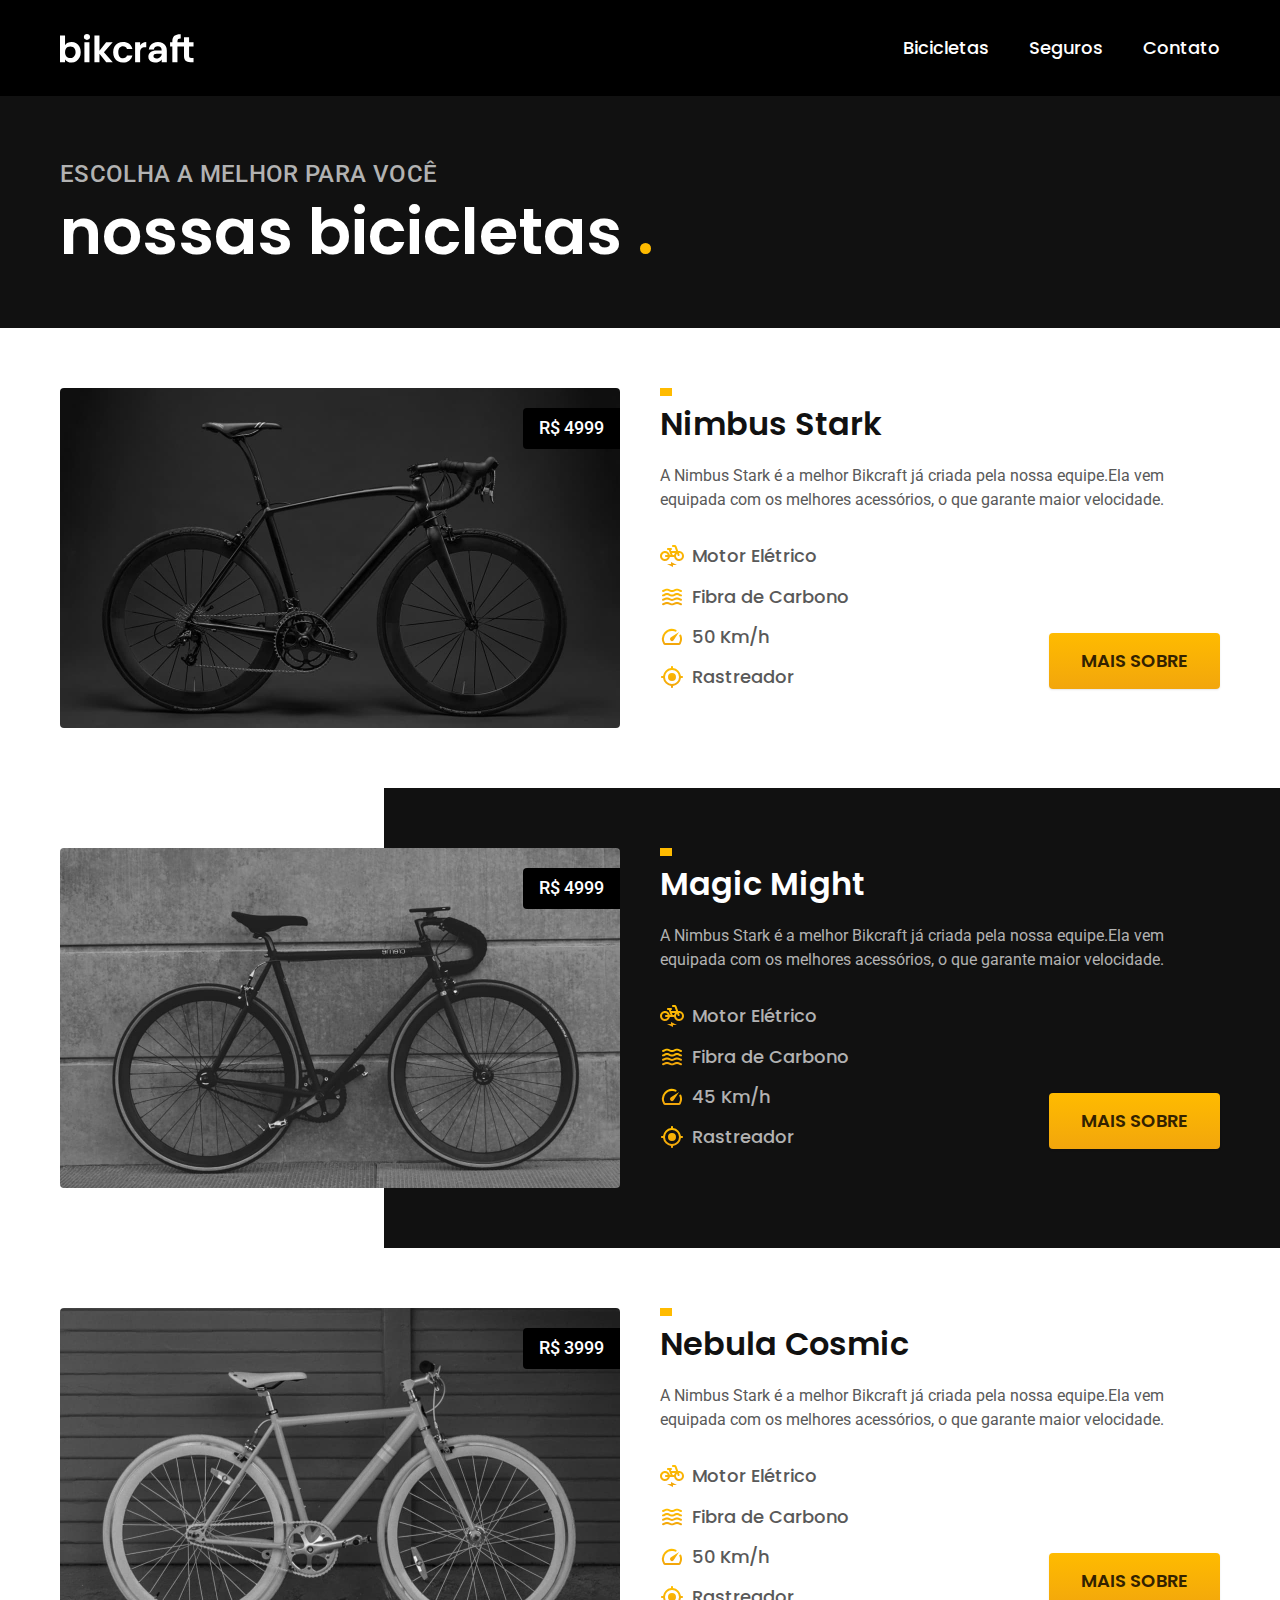
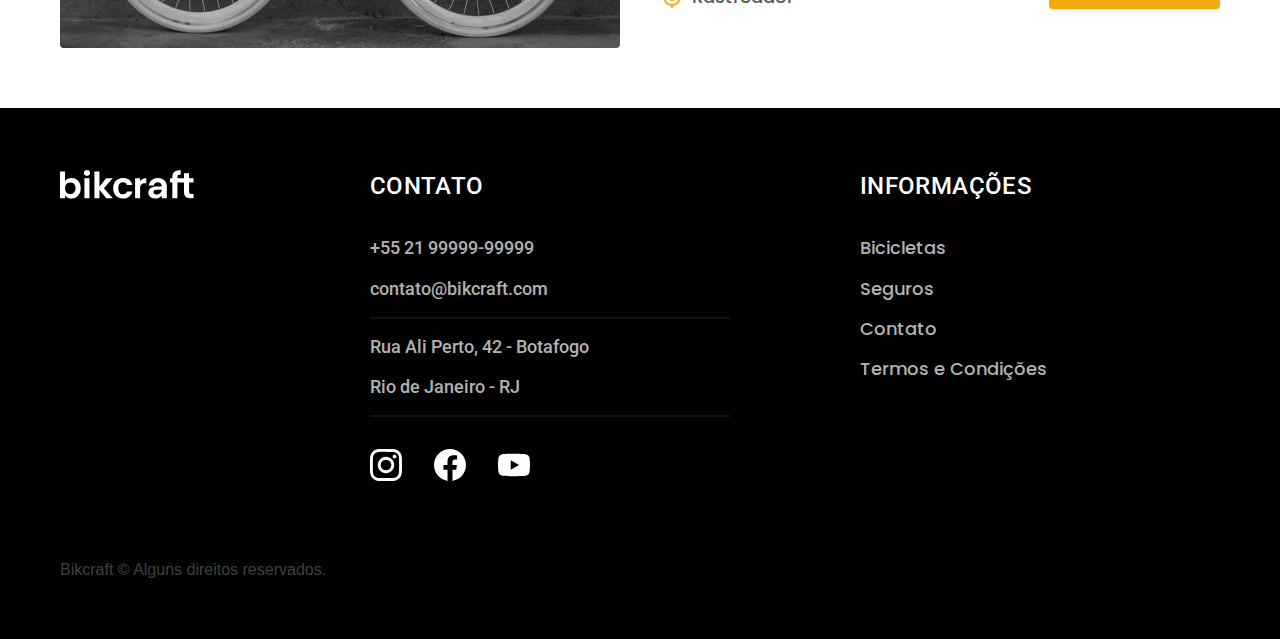
==== bicicletas.html @ ae2b4078 "bicicletas" ====
<!DOCTYPE html>
<html lang="pt-br">

<head>
  <meta charset="UTF-8">
  <meta http-equiv="X-UA-Compatible" content="IE=edge">
  <meta name="viewport" content="width=device-width, initial-scale=1.0">
  <meta name="description" content="Termos e condições">
  <link rel="shortcut icon" href="favicon.svg" type="image/x-icon">
  <title>Bicicletas | Bikcraft </title>

  <link rel="stylesheet" href="./css/style.css">


  <link rel="preconnect" href="https://fonts.googleapis.com">
  <link rel="preconnect" href="https://fonts.gstatic.com" crossorigin>
  <link href="https://fonts.googleapis.com/css2?family=Merriweather:ital,wght@1,900&family=Poppins:wght@400;600&family=Roboto:wght@400;500&display=swap" rel="stylesheet">

</head>

<body id="bicicletas">
  <header class="header-bg">
    <div class="header container">
      <a href="./index.html">
        <img src="img/bikcraft.svg" alt="bikcraft">
      </a>
      <nav aria-label="primaria">
        <ul class="header-menu font-1-m cor-0">
          <li><a href="./bicicletas.html">Bicicletas</a></li>
          <li><a href="./seguros.html">Seguros</a></li>
          <li><a href="./contato.html">Contato</a></li>
        </ul>
      </nav>
    </div>
  </header>

  <main>
    <div class="titulo-bg">
      <div class="titulo container">
        <p class="font-2-l-b cor-5">Escolha a melhor para você</p>
        <h1 class="font-1-xxl cor-0">nossas bicicletas <span class="cor-p1">.</span></h1>
      </div>
    </div>


    <div class="bicicletas container">
      <div class="bicicletas-imagem">
        <img src="img/bicicletas/nimbus.jpg" alt="bicicleta">
        <span class="font-2-m cor-0">R$ 4999</span>
      </div>
      <div class="bicicletas-conteudo">
        <h2 class="font-1-xl">Nimbus Stark</h2>
        <p class="font-2-s cor-8">A Nimbus Stark é a melhor Bikcraft já criada pela nossa equipe.Ela vem equipada com os melhores acessórios, o que garante maior velocidade.</p>
        <ul class="font-1-m cor-8">
          <li>
            <img src="img/icones/eletrica.svg" alt="">
            Motor Elétrico
          </li>
          <li>
            <img src="img/icones/carbono.svg" alt="">
            Fibra de Carbono
          </li>
          <li>
            <img src="img/icones/velocidade.svg" alt="">
            50 Km/h
          </li>
          <li>
            <img src="img/icones/rastreador.svg" alt="">
            Rastreador
          </li>
        </ul>
        <a class="botao seta" href="./bicicletas/nimbus.html">Mais Sobre</a>
      </div>
    </div>

    <div class="bicicletas-bg">
      <div class="bicicletas container">
        <div class="bicicletas-imagem">
          <img src="img/bicicletas/magic.jpg" alt="bicicleta">
          <span class="font-2-m cor-0">R$ 4999</span>
        </div>
        <div class="bicicletas-conteudo">
          <h2 class="font-1-xl cor-0">Magic Might</h2>
          <p class="font-2-s cor-5">A Nimbus Stark é a melhor Bikcraft já criada pela nossa equipe.Ela vem equipada com os melhores acessórios, o que garante maior velocidade.</p>
          <ul class="font-1-m cor-5">
            <li>
              <img src="img/icones/eletrica.svg" alt="">
              Motor Elétrico
            </li>
            <li>
              <img src="img/icones/carbono.svg" alt="">
              Fibra de Carbono
            </li>
            <li>
              <img src="img/icones/velocidade.svg" alt="">
              45 Km/h
            </li>
            <li>
              <img src="img/icones/rastreador.svg" alt="">
              Rastreador
            </li>
          </ul>
          <a class="botao seta" href="./bicicletas/magic.html">Mais Sobre</a>
        </div>
      </div>
    </div>

    <div class="bicicletas container">
      <div class="bicicletas-imagem">
        <img src="img/bicicletas/nebula.jpg" alt="bicicleta">
        <span class="font-2-m cor-0">R$ 3999</span>
      </div>
      <div class="bicicletas-conteudo">
        <h2 class="font-1-xl">Nebula Cosmic</h2>
        <p class="font-2-s cor-8">A Nimbus Stark é a melhor Bikcraft já criada pela nossa equipe.Ela vem equipada com os melhores acessórios, o que garante maior velocidade.</p>
        <ul class="font-1-m cor-8">
          <li>
            <img src="img/icones/eletrica.svg" alt="">
            Motor Elétrico
          </li>
          <li>
            <img src="img/icones/carbono.svg" alt="">
            Fibra de Carbono
          </li>
          <li>
            <img src="img/icones/velocidade.svg" alt="">
            50 Km/h
          </li>
          <li>
            <img src="img/icones/rastreador.svg" alt="">
            Rastreador
          </li>

        </ul>
        <a class="botao seta" href="./bicicletas/nebula.html">Mais Sobre</a>
      </div>
    </div>


  </main>


  <footer class="footer-bg">
    <div class="footer container">
      <img src="img/bikcraft.svg" alt="Bikcraft">
      <div class="footer-contato">
        <h3 class="font-2-l-b cor-0">Contato</h3>
        <ul class="cor-5 font-2-m">
          <li><a href="tel:+552199999999">+55 21 99999-99999</a></li>
          <li><a href="mailto: contato@bikcraft.com">contato@bikcraft.com</a></li>
          <li>Rua Ali Perto, 42 - Botafogo</li>
          <li>Rio de Janeiro - RJ</li>
        </ul>
        <div class="footer-redes">
          <a href="./">
            <img src="img/redes/instagram.svg" alt="Instagram">
          </a>
          <a href="./">
            <img src="img/redes/facebook.svg" alt="Facebook">
          </a>
          <a href="./">
            <img src="img/redes/youtube.svg" alt="Youtube">
          </a>
        </div>
      </div>

      <div class="footer-informacoes">
        <h3 class="font-2-l-b cor-0">Informações</h3>
        <nav>
          <ul class="font-1-m cor-5">
            <li><a href="./bicicletas.html">Bicicletas</a></li>
            <li><a href="./seguros.html">Seguros</a></li>
            <li><a href="./contato.html">Contato</a></li>
            <li><a href="./termos.html">Termos e Condições</a></li>
          </ul>
        </nav>
      </div>

      <p class="footer-copy">Bikcraft © Alguns direitos reservados.</p>

    </div>
  </footer>

</body>
---- css/style.css ----
@import "./global/global.css";
@import "./global/header.css";
@import "./home/introducao.css";
@import "./utilidades/componentes.css";
@import "./utilidades/tipografia.css";
@import "./utilidades/cores.css";
@import "./bicicletas/bicicletas-lista.css";
@import "./home/tecnologia.css";
@import "./home/parceiros.css";
@import "./home/depoimento.css";
@import "./seguros/seguros.css";
@import "./global/footer.css";
@import "./termos/termos.css";
@import "./bicicletas/bicicletas.css";
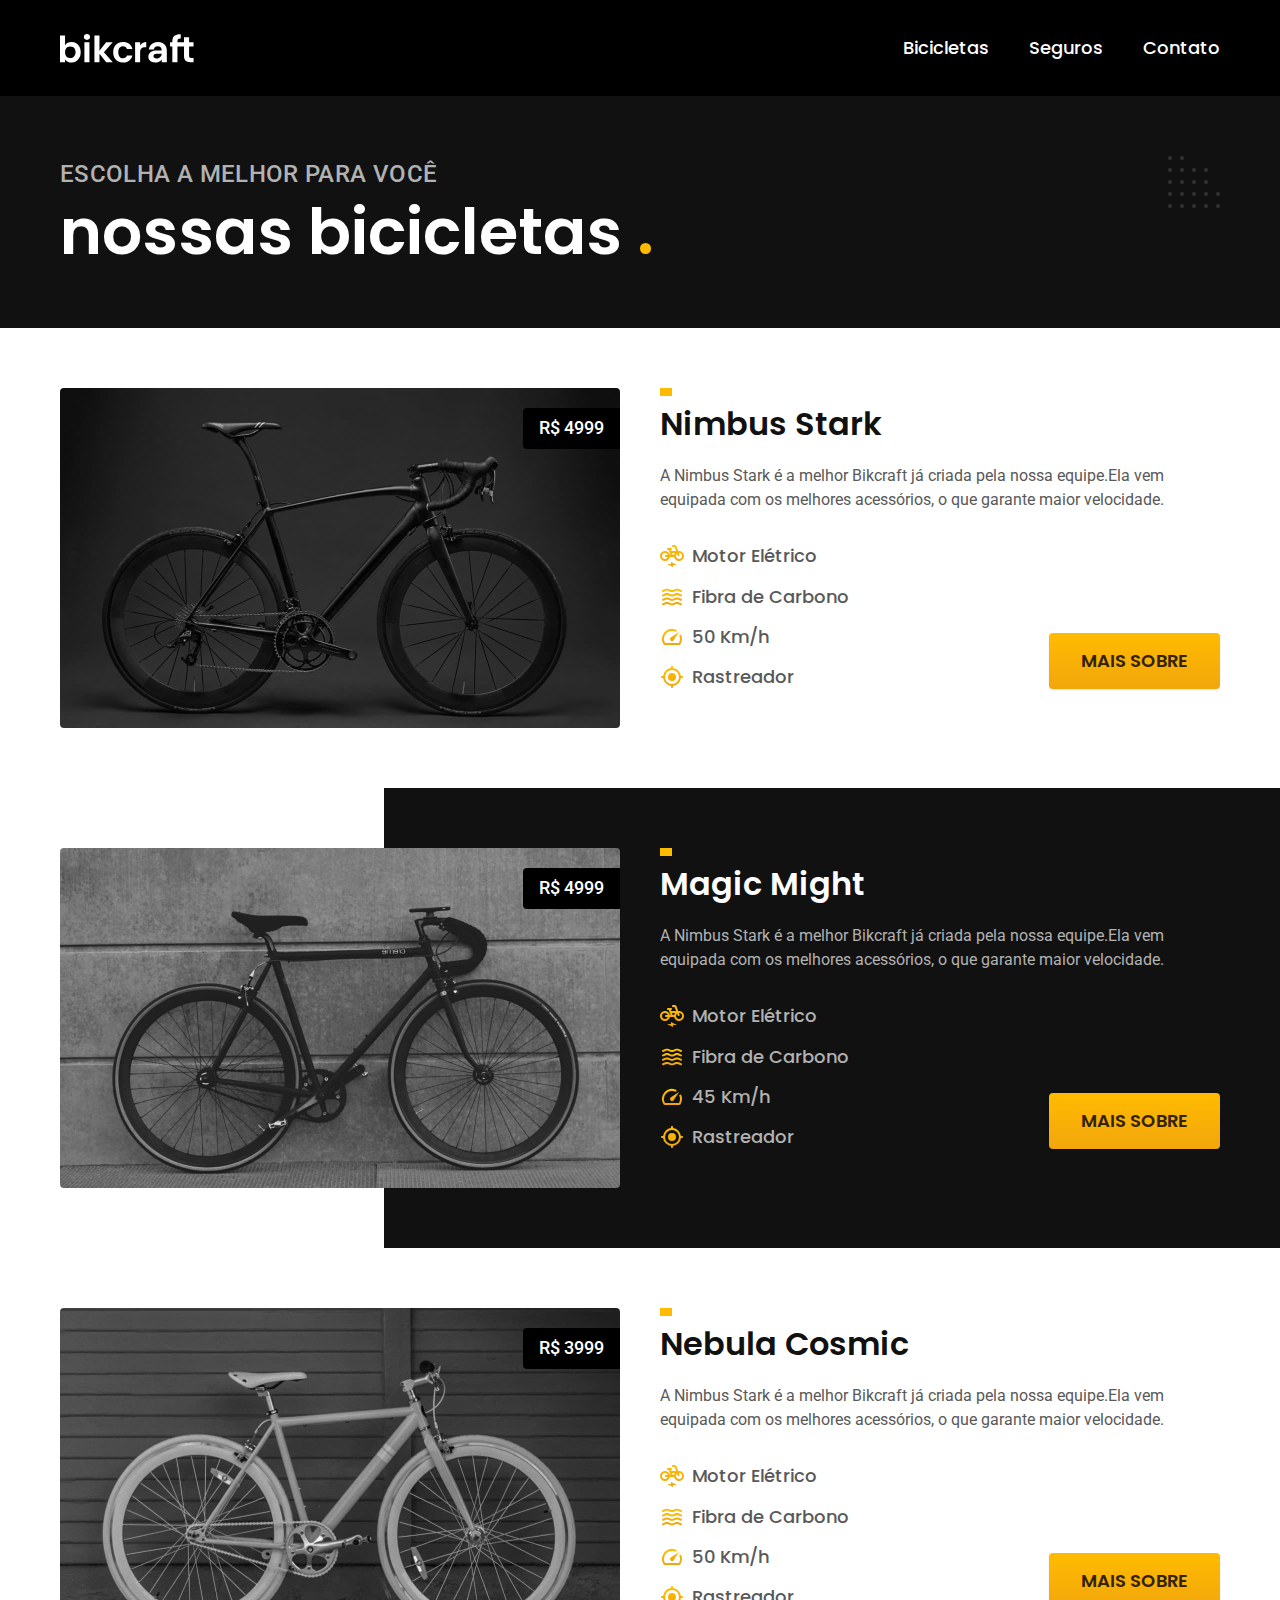
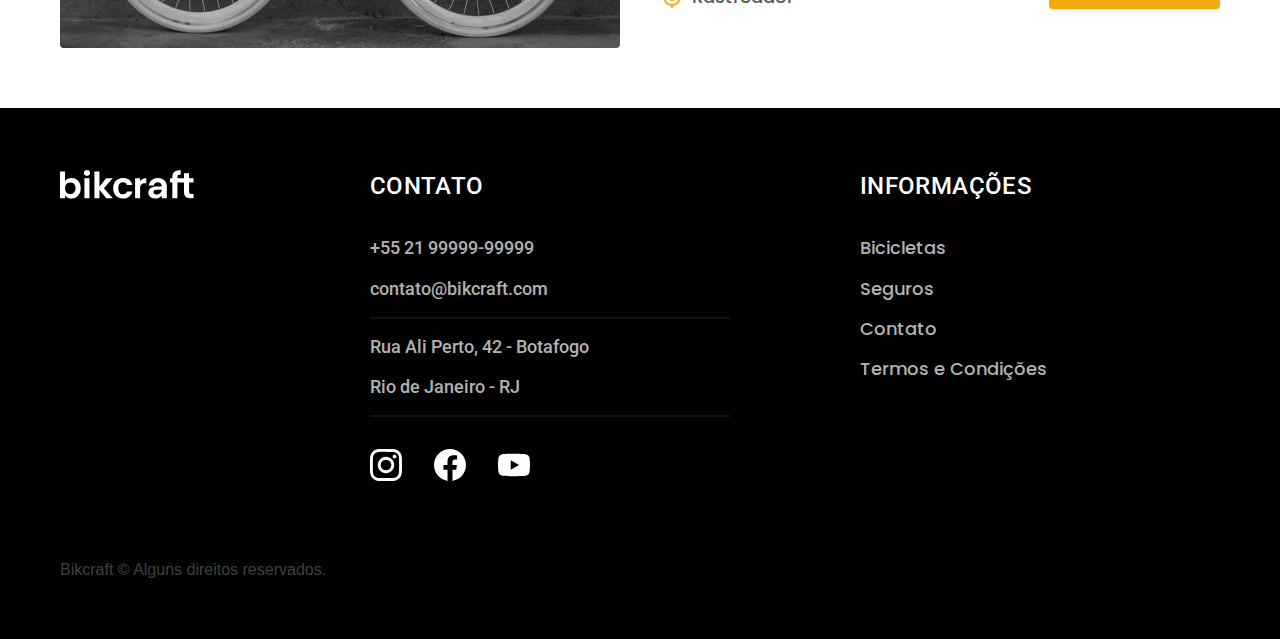
==== commit 9ce1e06b: "otimizacoes" ====
--- a/bicicletas.html
+++ b/bicicletas.html
@@ -9,6 +9,7 @@
   <link rel="shortcut icon" href="favicon.svg" type="image/x-icon">
   <title>Bicicletas | Bikcraft </title>
 
+  <link rel="preload" href="./css/style.css" as='style'>
   <link rel="stylesheet" href="./css/style.css">
 
 
@@ -22,7 +23,7 @@
   <header class="header-bg">
     <div class="header container">
       <a href="./index.html">
-        <img src="img/bikcraft.svg" alt="bikcraft">
+        <img src="img/bikcraft.svg" width="136" height="32" alt="bikcraft">
       </a>
       <nav aria-label="primaria">
         <ul class="header-menu font-1-m cor-0">
@@ -45,7 +46,7 @@
 
     <div class="bicicletas container">
       <div class="bicicletas-imagem">
-        <img src="img/bicicletas/nimbus.jpg" alt="bicicleta">
+        <img src="img/bicicletas/nimbus.jpg" width="1120" height="680" alt="bicicleta">
         <span class="font-2-m cor-0">R$ 4999</span>
       </div>
       <div class="bicicletas-conteudo">
@@ -53,19 +54,19 @@
         <p class="font-2-s cor-8">A Nimbus Stark é a melhor Bikcraft já criada pela nossa equipe.Ela vem equipada com os melhores acessórios, o que garante maior velocidade.</p>
         <ul class="font-1-m cor-8">
           <li>
-            <img src="img/icones/eletrica.svg" alt="">
+            <img src="img/icones/eletrica.svg" width="32" height="32" alt="">
             Motor Elétrico
           </li>
           <li>
-            <img src="img/icones/carbono.svg" alt="">
+            <img src="img/icones/carbono.svg" width="32" height="32" alt="">
             Fibra de Carbono
           </li>
           <li>
-            <img src="img/icones/velocidade.svg" alt="">
+            <img src="img/icones/velocidade.svg" width="32" height="32" alt="">
             50 Km/h
           </li>
           <li>
-            <img src="img/icones/rastreador.svg" alt="">
+            <img src="img/icones/rastreador.svg" width="32" height="32" alt="">
             Rastreador
           </li>
         </ul>
@@ -76,7 +77,7 @@
     <div class="bicicletas-bg">
       <div class="bicicletas container">
         <div class="bicicletas-imagem">
-          <img src="img/bicicletas/magic.jpg" alt="bicicleta">
+          <img src="img/bicicletas/magic.jpg" width="1120" height="680" alt="bicicleta">
           <span class="font-2-m cor-0">R$ 4999</span>
         </div>
         <div class="bicicletas-conteudo">
@@ -84,19 +85,19 @@
           <p class="font-2-s cor-5">A Nimbus Stark é a melhor Bikcraft já criada pela nossa equipe.Ela vem equipada com os melhores acessórios, o que garante maior velocidade.</p>
           <ul class="font-1-m cor-5">
             <li>
-              <img src="img/icones/eletrica.svg" alt="">
+              <img src="img/icones/eletrica.svg" width="32" height="32" alt="">
               Motor Elétrico
             </li>
             <li>
-              <img src="img/icones/carbono.svg" alt="">
+              <img src="img/icones/carbono.svg" width="32" height="32" alt="">
               Fibra de Carbono
             </li>
             <li>
-              <img src="img/icones/velocidade.svg" alt="">
+              <img src="img/icones/velocidade.svg" width="32" height="32" alt="">
               45 Km/h
             </li>
             <li>
-              <img src="img/icones/rastreador.svg" alt="">
+              <img src="img/icones/rastreador.svg" width="32" height="32" alt="">
               Rastreador
             </li>
           </ul>
@@ -107,7 +108,7 @@
 
     <div class="bicicletas container">
       <div class="bicicletas-imagem">
-        <img src="img/bicicletas/nebula.jpg" alt="bicicleta">
+        <img src="img/bicicletas/nebula.jpg" width="1120" height="680" alt="bicicleta">
         <span class="font-2-m cor-0">R$ 3999</span>
       </div>
       <div class="bicicletas-conteudo">
@@ -115,19 +116,19 @@
         <p class="font-2-s cor-8">A Nimbus Stark é a melhor Bikcraft já criada pela nossa equipe.Ela vem equipada com os melhores acessórios, o que garante maior velocidade.</p>
         <ul class="font-1-m cor-8">
           <li>
-            <img src="img/icones/eletrica.svg" alt="">
+            <img src="img/icones/eletrica.svg" width="32" height="32" alt="">
             Motor Elétrico
           </li>
           <li>
-            <img src="img/icones/carbono.svg" alt="">
+            <img src="img/icones/carbono.svg" width="32" height="32" alt="">
             Fibra de Carbono
           </li>
           <li>
-            <img src="img/icones/velocidade.svg" alt="">
+            <img src="img/icones/velocidade.svg" width="32" height="32" alt="">
             50 Km/h
           </li>
           <li>
-            <img src="img/icones/rastreador.svg" alt="">
+            <img src="img/icones/rastreador.svg" width="32" height="32" alt="">
             Rastreador
           </li>
 
@@ -142,7 +143,7 @@
 
   <footer class="footer-bg">
     <div class="footer container">
-      <img src="img/bikcraft.svg" alt="Bikcraft">
+      <img src="img/bikcraft.svg" width="136" height="32" alt="Bikcraft">
       <div class="footer-contato">
         <h3 class="font-2-l-b cor-0">Contato</h3>
         <ul class="cor-5 font-2-m">
@@ -153,13 +154,13 @@
         </ul>
         <div class="footer-redes">
           <a href="./">
-            <img src="img/redes/instagram.svg" alt="Instagram">
+            <img src="img/redes/instagram.svg" width="32" height="32" alt="Instagram">
           </a>
           <a href="./">
-            <img src="img/redes/facebook.svg" alt="Facebook">
+            <img src="img/redes/facebook.svg" width="32" height="32" alt="Facebook">
           </a>
           <a href="./">
-            <img src="img/redes/youtube.svg" alt="Youtube">
+            <img src="img/redes/youtube.svg" width="32" height="32" alt="Youtube">
           </a>
         </div>
       </div>
--- a/css/style.css
+++ b/css/style.css
@@ -12,15 +12,20 @@
 @import "./global/footer.css";
 @import "./termos/termos.css";
 @import "./bicicletas/bicicletas.css";
+@import "seguros/vantagens.css";
+@import "seguros/perguntas.css";
+@import "./bicicleta/bicicleta.css";
+@import "./bicicleta/seguro.css";
+
+@import "./contato/contato.css";
+@import "./contato/lojas.css";
+@import "./utilidades/formulario.css";
+
+
+@import "../css/orcamento/orcamento.css";
 
 
 
 
 
 
-
-
-
-
-
-
--- a/css/style.css
+++ b/css/style.css
@@ -12,15 +12,20 @@
 @import "./global/footer.css";
 @import "./termos/termos.css";
 @import "./bicicletas/bicicletas.css";
+@import "seguros/vantagens.css";
+@import "seguros/perguntas.css";
+@import "./bicicleta/bicicleta.css";
+@import "./bicicleta/seguro.css";
+
+@import "./contato/contato.css";
+@import "./contato/lojas.css";
+@import "./utilidades/formulario.css";
+
+
+@import "../css/orcamento/orcamento.css";
 
 
 
 
 
 
-
-
-
-
-
-
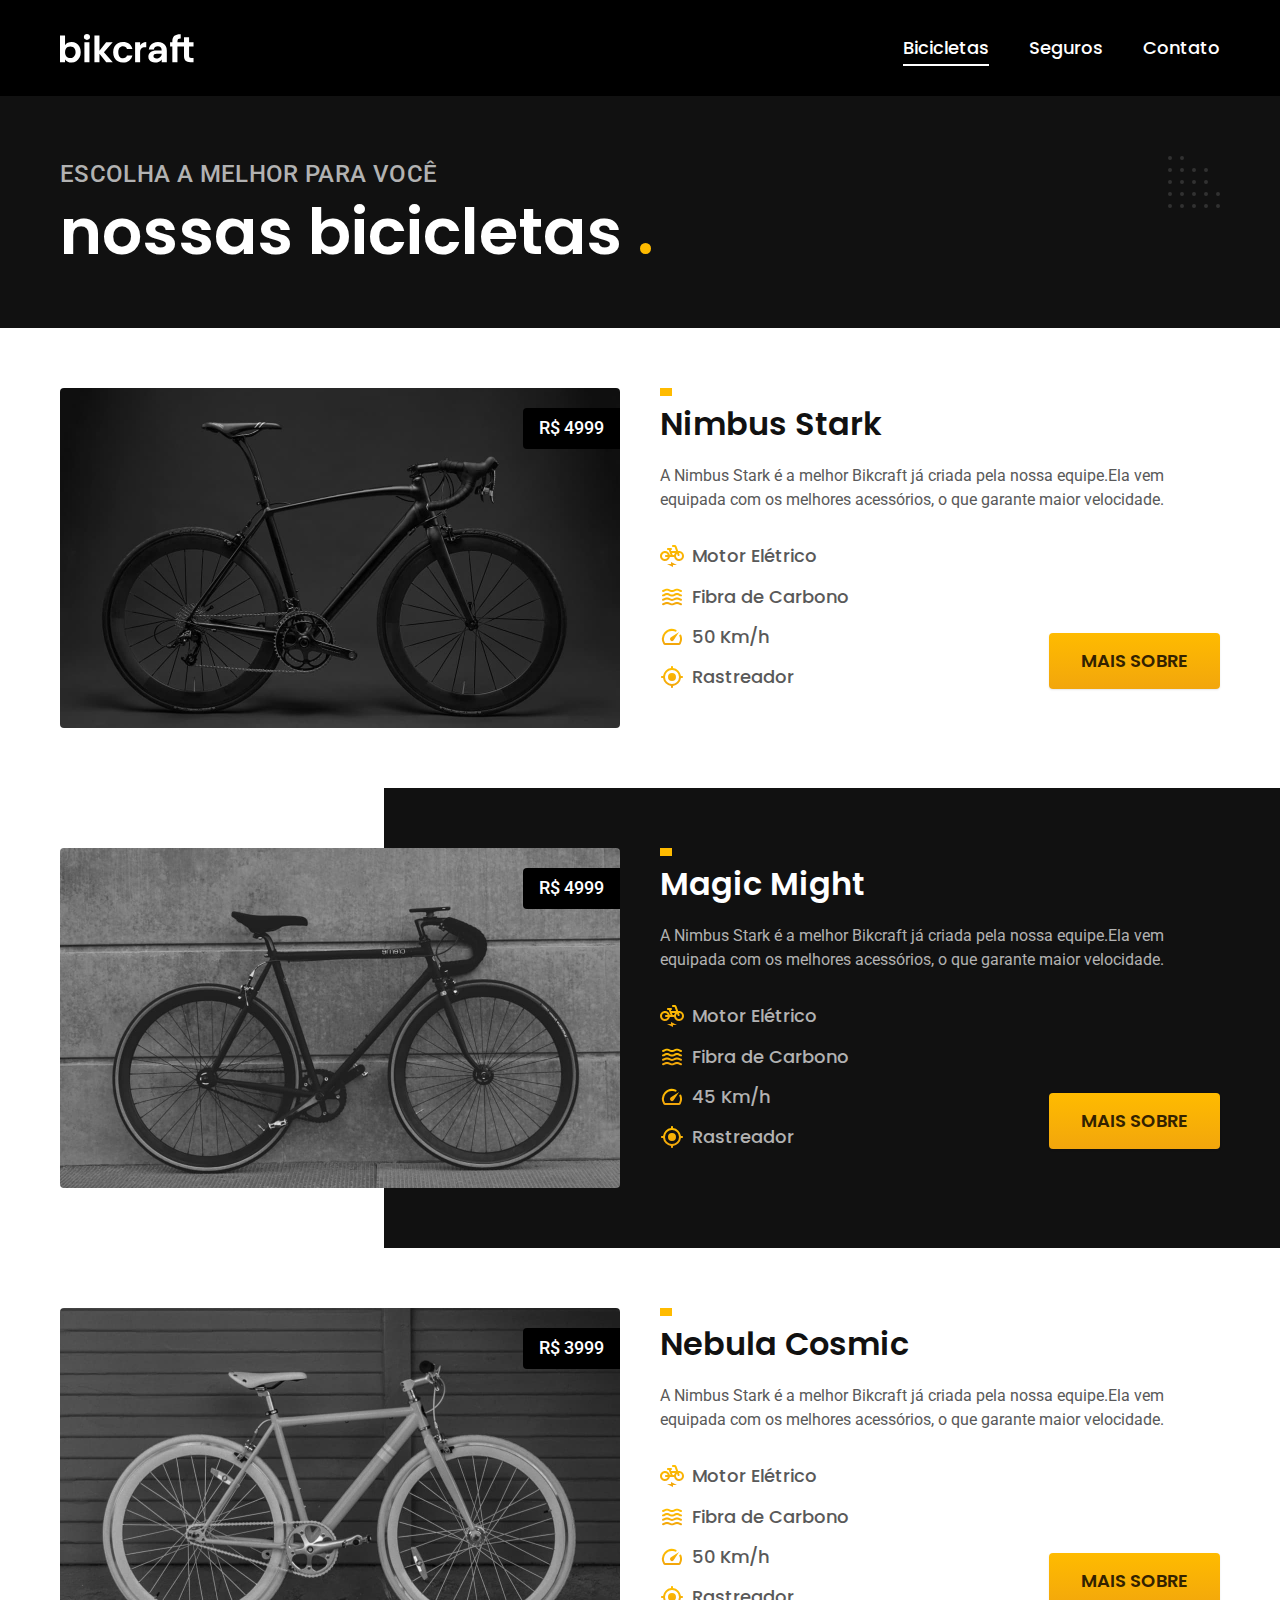
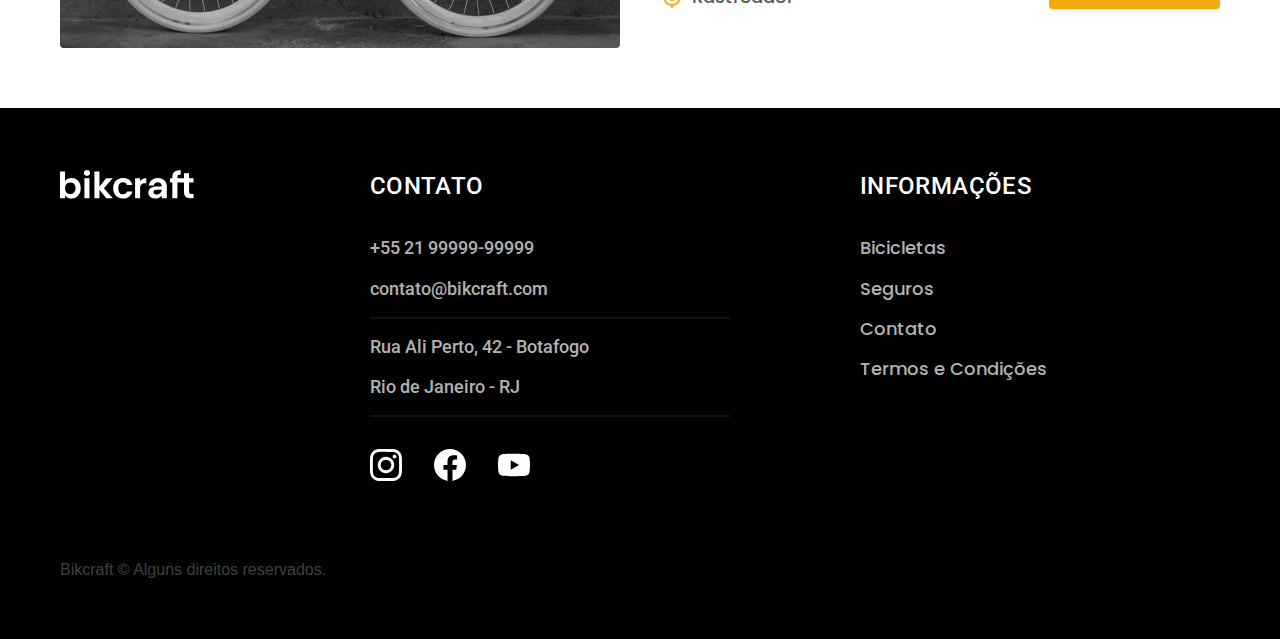
==== commit 87613155: "finalizacao" ====
--- a/bicicletas.html
+++ b/bicicletas.html
@@ -9,21 +9,21 @@
   <link rel="shortcut icon" href="favicon.svg" type="image/x-icon">
   <title>Bicicletas | Bikcraft </title>
 
-  <link rel="preload" href="./css/style.css" as='style'>
   <link rel="stylesheet" href="./css/style.css">
-
+  <link rel="shortcut icon" href="favicon.svg" type="image/x-icon">
 
   <link rel="preconnect" href="https://fonts.googleapis.com">
   <link rel="preconnect" href="https://fonts.gstatic.com" crossorigin>
   <link href="https://fonts.googleapis.com/css2?family=Merriweather:ital,wght@1,900&family=Poppins:wght@400;600&family=Roboto:wght@400;500&display=swap" rel="stylesheet">
 
+  <script>document.documentElement.classList.add('js')</script>
 </head>
 
 <body id="bicicletas">
   <header class="header-bg">
     <div class="header container">
       <a href="./index.html">
-        <img src="img/bikcraft.svg" width="136" height="32" alt="bikcraft">
+        <img src="img/bikcraft.svg" alt="bikcraft">
       </a>
       <nav aria-label="primaria">
         <ul class="header-menu font-1-m cor-0">
@@ -46,7 +46,7 @@
 
     <div class="bicicletas container">
       <div class="bicicletas-imagem">
-        <img src="img/bicicletas/nimbus.jpg" width="1120" height="680" alt="bicicleta">
+        <img src="img/bicicletas/nimbus.jpg" alt="bicicleta">
         <span class="font-2-m cor-0">R$ 4999</span>
       </div>
       <div class="bicicletas-conteudo">
@@ -54,19 +54,19 @@
         <p class="font-2-s cor-8">A Nimbus Stark é a melhor Bikcraft já criada pela nossa equipe.Ela vem equipada com os melhores acessórios, o que garante maior velocidade.</p>
         <ul class="font-1-m cor-8">
           <li>
-            <img src="img/icones/eletrica.svg" width="32" height="32" alt="">
+            <img src="img/icones/eletrica.svg" alt="">
             Motor Elétrico
           </li>
           <li>
-            <img src="img/icones/carbono.svg" width="32" height="32" alt="">
+            <img src="img/icones/carbono.svg" alt="">
             Fibra de Carbono
           </li>
           <li>
-            <img src="img/icones/velocidade.svg" width="32" height="32" alt="">
+            <img src="img/icones/velocidade.svg" alt="">
             50 Km/h
           </li>
           <li>
-            <img src="img/icones/rastreador.svg" width="32" height="32" alt="">
+            <img src="img/icones/rastreador.svg" alt="">
             Rastreador
           </li>
         </ul>
@@ -77,7 +77,7 @@
     <div class="bicicletas-bg">
       <div class="bicicletas container">
         <div class="bicicletas-imagem">
-          <img src="img/bicicletas/magic.jpg" width="1120" height="680" alt="bicicleta">
+          <img src="img/bicicletas/magic.jpg" alt="bicicleta">
           <span class="font-2-m cor-0">R$ 4999</span>
         </div>
         <div class="bicicletas-conteudo">
@@ -85,19 +85,19 @@
           <p class="font-2-s cor-5">A Nimbus Stark é a melhor Bikcraft já criada pela nossa equipe.Ela vem equipada com os melhores acessórios, o que garante maior velocidade.</p>
           <ul class="font-1-m cor-5">
             <li>
-              <img src="img/icones/eletrica.svg" width="32" height="32" alt="">
+              <img src="img/icones/eletrica.svg" alt="">
               Motor Elétrico
             </li>
             <li>
-              <img src="img/icones/carbono.svg" width="32" height="32" alt="">
+              <img src="img/icones/carbono.svg" alt="">
               Fibra de Carbono
             </li>
             <li>
-              <img src="img/icones/velocidade.svg" width="32" height="32" alt="">
+              <img src="img/icones/velocidade.svg" alt="">
               45 Km/h
             </li>
             <li>
-              <img src="img/icones/rastreador.svg" width="32" height="32" alt="">
+              <img src="img/icones/rastreador.svg" alt="">
               Rastreador
             </li>
           </ul>
@@ -108,7 +108,7 @@
 
     <div class="bicicletas container">
       <div class="bicicletas-imagem">
-        <img src="img/bicicletas/nebula.jpg" width="1120" height="680" alt="bicicleta">
+        <img src="img/bicicletas/nebula.jpg" alt="bicicleta">
         <span class="font-2-m cor-0">R$ 3999</span>
       </div>
       <div class="bicicletas-conteudo">
@@ -116,19 +116,19 @@
         <p class="font-2-s cor-8">A Nimbus Stark é a melhor Bikcraft já criada pela nossa equipe.Ela vem equipada com os melhores acessórios, o que garante maior velocidade.</p>
         <ul class="font-1-m cor-8">
           <li>
-            <img src="img/icones/eletrica.svg" width="32" height="32" alt="">
+            <img src="img/icones/eletrica.svg" alt="">
             Motor Elétrico
           </li>
           <li>
-            <img src="img/icones/carbono.svg" width="32" height="32" alt="">
+            <img src="img/icones/carbono.svg" alt="">
             Fibra de Carbono
           </li>
           <li>
-            <img src="img/icones/velocidade.svg" width="32" height="32" alt="">
+            <img src="img/icones/velocidade.svg" alt="">
             50 Km/h
           </li>
           <li>
-            <img src="img/icones/rastreador.svg" width="32" height="32" alt="">
+            <img src="img/icones/rastreador.svg" alt="">
             Rastreador
           </li>
 
@@ -143,7 +143,7 @@
 
   <footer class="footer-bg">
     <div class="footer container">
-      <img src="img/bikcraft.svg" width="136" height="32" alt="Bikcraft">
+      <img src="img/bikcraft.svg" alt="Bikcraft">
       <div class="footer-contato">
         <h3 class="font-2-l-b cor-0">Contato</h3>
         <ul class="cor-5 font-2-m">
@@ -154,13 +154,13 @@
         </ul>
         <div class="footer-redes">
           <a href="./">
-            <img src="img/redes/instagram.svg" width="32" height="32" alt="Instagram">
+            <img src="img/redes/instagram.svg" alt="Instagram">
           </a>
           <a href="./">
-            <img src="img/redes/facebook.svg" width="32" height="32" alt="Facebook">
+            <img src="img/redes/facebook.svg" alt="Facebook">
           </a>
           <a href="./">
-            <img src="img/redes/youtube.svg" width="32" height="32" alt="Youtube">
+            <img src="img/redes/youtube.svg" alt="Youtube">
           </a>
         </div>
       </div>
@@ -182,4 +182,7 @@
     </div>
   </footer>
 
-</body>+  <script src="js/script.js"></script>
+</body>
+
+</html>--- a/css/style.css
+++ b/css/style.css
@@ -16,12 +16,9 @@
 @import "seguros/perguntas.css";
 @import "./bicicleta/bicicleta.css";
 @import "./bicicleta/seguro.css";
-
 @import "./contato/contato.css";
 @import "./contato/lojas.css";
 @import "./utilidades/formulario.css";
-
-
 @import "../css/orcamento/orcamento.css";
 
 
